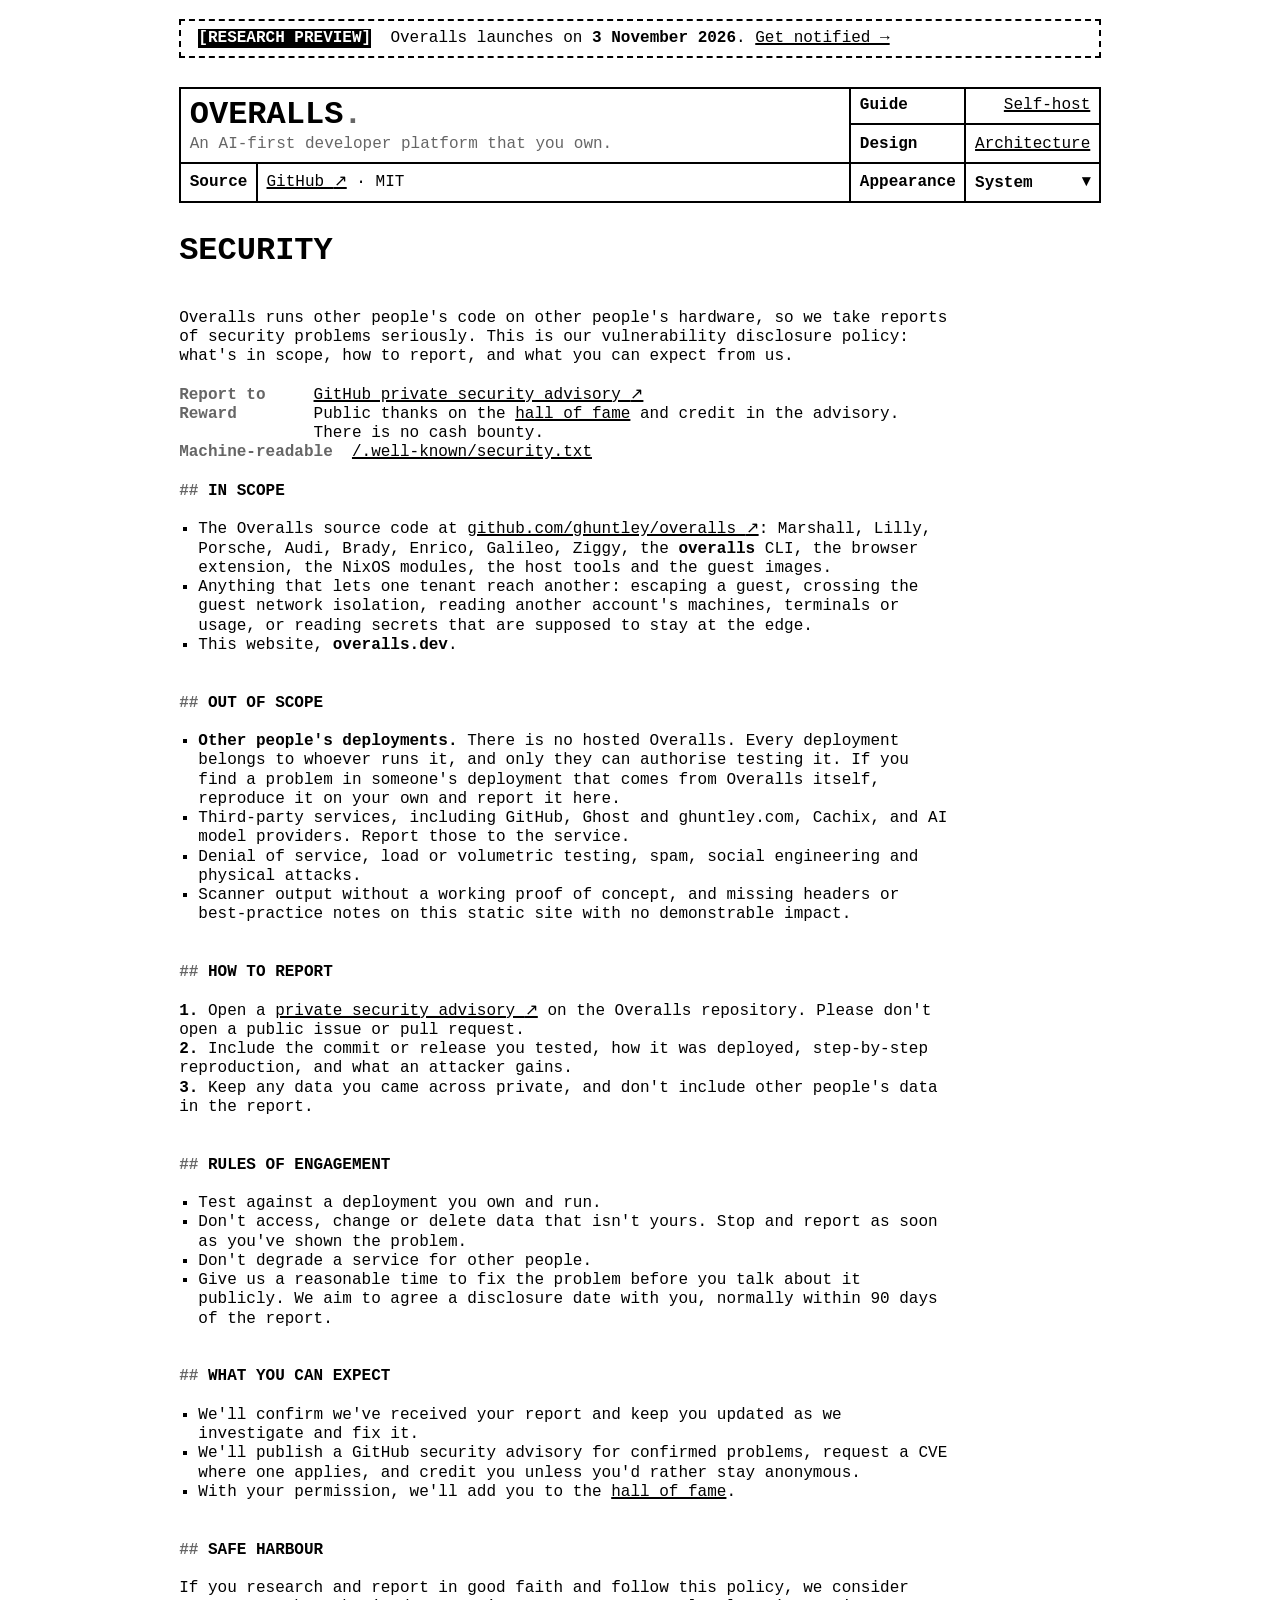
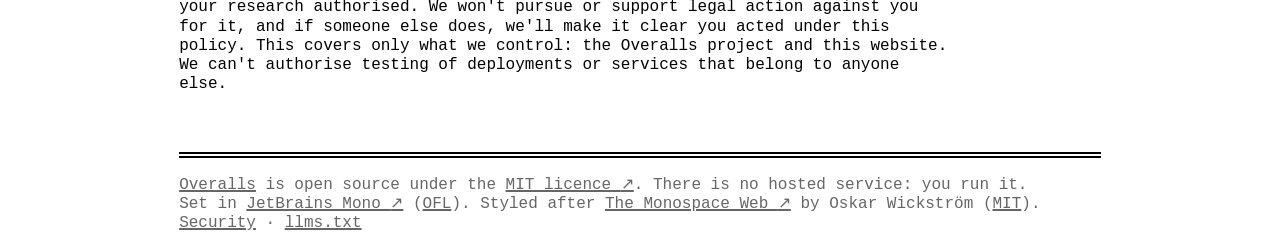
==== security/index.html @ 47211c2b "Add a research preview banner to every page A dashed callout above the header: Overalls launches on " ====
<!doctype html>
<html lang="en">
<head>
<meta charset="utf-8">
<meta name="viewport" content="width=device-width, initial-scale=1">
<title>Security · Overalls</title>
<meta name="description" content="The Overalls vulnerability disclosure policy: scope, how to report, and safe harbour.">
<meta name="color-scheme" content="light dark">
<meta property="og:title" content="Security · Overalls">
<meta property="og:description" content="The Overalls vulnerability disclosure policy: scope, how to report, and safe harbour.">
<meta property="og:type" content="website">
<link rel="icon" type="image/svg+xml" href="../favicon.svg">
<link rel="preload" as="font" type="font/woff2" crossorigin href="../assets/fonts/jetbrains-mono-500.woff2">
<link rel="stylesheet" href="../assets/css/site.css">
<script src="../assets/js/site.js"></script>
</head>
<body>
<div class="public-page">
<a href="#main-content" class="skip-link">Skip to content</a>
<aside class="announcement" aria-label="Announcement">
<span class="status-label" data-tone="experimental">RESEARCH PREVIEW</span>
<p>Overalls launches on <time datetime="2026-11-03">3 November 2026</time>. <a href="../index.html#newsletter">Get notified →</a></p>
</aside>
<header class="public-header">
<table class="header">
<tr>
<td colspan="2" rowspan="2" class="width-auto">
<p class="title"><a href="../index.html" class="console-brand">Overalls<span class="brand-dot">.</span></a></p>
<p class="tagline">An AI-first developer platform that you own.</p>
</td>
<th class="width-min">Guide</th>
<td class="width-min"><a href="../self-host/index.html">Self-host</a></td>
</tr>
<tr>
<th class="width-min">Design</th>
<td class="width-min"><a href="../architecture.html">Architecture</a></td>
</tr>
<tr class="appearance-row">
<th class="width-min">Source</th>
<td class="width-auto"><a href="https://github.com/ghuntley/overalls">GitHub <span aria-hidden="true">↗</span></a> · MIT</td>
<th class="width-min">Appearance</th>
<td class="width-min"><label class="appearance-control select"><span class="sr-only">Appearance</span><select data-appearance aria-label="Appearance">
<option value="system">System</option>
<option value="light">Light</option>
<option value="dark">Dark</option>
</select></label></td>
</tr>
</table>
</header>
<main id="main-content">
<div class="prose">
<h1>Security</h1>
<p>Overalls runs other people's code on other people's hardware, so we take reports of security problems seriously. This is our vulnerability disclosure policy: what's in scope, how to report, and what you can expect from us.</p>
<dl class="kv">
<div><dt>Report to</dt><dd><a href="https://github.com/ghuntley/overalls/security/advisories/new">GitHub private security advisory <span aria-hidden="true">↗</span></a></dd></div>
<div><dt>Reward</dt><dd>Public thanks on the <a href="hall-of-fame/">hall of fame</a> and credit in the advisory. There is no cash bounty.</dd></div>
<div><dt>Machine-readable</dt><dd><a href="../.well-known/security.txt">/.well-known/security.txt</a></dd></div>
</dl>
</div>

<section aria-labelledby="scope">
<h2 id="scope">In scope</h2>
<div class="prose">
<ul>
<li>The Overalls source code at <a href="https://github.com/ghuntley/overalls">github.com/ghuntley/overalls <span aria-hidden="true">↗</span></a>: Marshall, Lilly, Porsche, Audi, Brady, Enrico, Galileo, Ziggy, the <code>overalls</code> CLI, the browser extension, the NixOS modules, the host tools and the guest images.</li>
<li>Anything that lets one tenant reach another: escaping a guest, crossing the guest network isolation, reading another account's machines, terminals or usage, or reading secrets that are supposed to stay at the edge.</li>
<li>This website, <code>overalls.dev</code>.</li>
</ul>
</div>
</section>

<section aria-labelledby="out">
<h2 id="out">Out of scope</h2>
<div class="prose">
<ul>
<li><strong>Other people's deployments.</strong> There is no hosted Overalls. Every deployment belongs to whoever runs it, and only they can authorise testing it. If you find a problem in someone's deployment that comes from Overalls itself, reproduce it on your own and report it here.</li>
<li>Third-party services, including GitHub, Ghost and ghuntley.com, Cachix, and AI model providers. Report those to the service.</li>
<li>Denial of service, load or volumetric testing, spam, social engineering and physical attacks.</li>
<li>Scanner output without a working proof of concept, and missing headers or best-practice notes on this static site with no demonstrable impact.</li>
</ul>
</div>
</section>

<section aria-labelledby="how">
<h2 id="how">How to report</h2>
<div class="prose">
<ol>
<li>Open a <a href="https://github.com/ghuntley/overalls/security/advisories/new">private security advisory <span aria-hidden="true">↗</span></a> on the Overalls repository. Please don't open a public issue or pull request.</li>
<li>Include the commit or release you tested, how it was deployed, step-by-step reproduction, and what an attacker gains.</li>
<li>Keep any data you came across private, and don't include other people's data in the report.</li>
</ol>
</div>
</section>

<section aria-labelledby="rules">
<h2 id="rules">Rules of engagement</h2>
<div class="prose">
<ul>
<li>Test against a deployment you own and run.</li>
<li>Don't access, change or delete data that isn't yours. Stop and report as soon as you've shown the problem.</li>
<li>Don't degrade a service for other people.</li>
<li>Give us a reasonable time to fix the problem before you talk about it publicly. We aim to agree a disclosure date with you, normally within 90 days of the report.</li>
</ul>
</div>
</section>

<section aria-labelledby="commitments">
<h2 id="commitments">What you can expect</h2>
<div class="prose">
<ul>
<li>We'll confirm we've received your report and keep you updated as we investigate and fix it.</li>
<li>We'll publish a GitHub security advisory for confirmed problems, request a CVE where one applies, and credit you unless you'd rather stay anonymous.</li>
<li>With your permission, we'll add you to the <a href="hall-of-fame/">hall of fame</a>.</li>
</ul>
</div>
</section>

<section aria-labelledby="harbor">
<h2 id="harbor">Safe harbour</h2>
<div class="prose">
<p>If you research and report in good faith and follow this policy, we consider your research authorised. We won't pursue or support legal action against you for it, and if someone else does, we'll make it clear you acted under this policy. This covers only what we control: the Overalls project and this website. We can't authorise testing of deployments or services that belong to anyone else.</p>
</div>
</section>
</main>
<footer class="site-footer">
<p><a href="../index.html">Overalls</a> is open source under the <a href="https://github.com/ghuntley/overalls/blob/main/LICENSE">MIT licence <span aria-hidden="true">↗</span></a>. There is no hosted service: you run it.</p>
<p>Set in <a href="https://www.jetbrains.com/lp/mono/">JetBrains Mono <span aria-hidden="true">↗</span></a> (<a href="../assets/fonts/jetbrainsmono-OFL.txt">OFL</a>). Styled after <a href="https://owickstrom.github.io/the-monospace-web/">The Monospace Web <span aria-hidden="true">↗</span></a> by Oskar Wickström (<a href="../assets/monospace-web-LICENSE.md">MIT</a>). <a href="../security/">Security</a> · <a href="../llms.txt">llms.txt</a></p>
</footer>
</div>
<script data-collect-dnt="true" async src="https://api.ghuntley.com/latest.js"></script>
<noscript><img src="https://api.ghuntley.com/noscript.gif?collect-dnt=true" alt="" referrerpolicy="no-referrer-when-downgrade"/></noscript>
</body>
</html>
---- assets/css/site.css ----
/*
 * Overalls website stylesheet.
 *
 * The visual language is The Monospace Web by Oskar Wickström (MIT,
 * https://github.com/owickstrom/the-monospace-web; see
 * assets/monospace-web-LICENSE.md), as adapted for Overalls' own web
 * interface. Typeface: JetBrains Mono (SIL OFL 1.1, assets/fonts).
 *
 * Rules: one grid cell is 1ch wide and var(--line-height) tall. Colours come
 * only from the four tokens below. No rounded corners, shadows or gradients.
 */

/* ---- tokens ---------------------------------------------------------- */
:root {
  --font-family: "JetBrains Mono", ui-monospace, monospace;
  /* 1.2rem, declared as 1.203125rem (19.25px at 16px, 16.84375px at 14px) so
     browser layout units of 1/64 px stay exact and lines never drift. */
  --line-height: 1.203125rem;
  --border-thickness: 2px;
  --font-weight-normal: 500;
  --font-weight-medium: 600;
  --font-weight-bold: 800;
  --text-color: #000;
  --text-color-alt: #666;
  --background-color: #fff;
  --background-color-alt: #eee;
  color-scheme: light;
}
:root[data-theme="dark"] {
  --text-color: #fff;
  --text-color-alt: #aaa;
  --background-color: #000;
  --background-color-alt: #111;
  color-scheme: dark;
}
@media (prefers-color-scheme: dark) {
  :root:not([data-theme="light"]) {
    --text-color: #fff;
    --text-color-alt: #aaa;
    --background-color: #000;
    --background-color-alt: #111;
    color-scheme: dark;
  }
}

/* ---- fonts ----------------------------------------------------------- */
@font-face {
  font-family: "JetBrains Mono";
  font-style: normal;
  font-weight: 500;
  font-display: swap;
  src: url(../fonts/jetbrains-mono-500.woff2) format("woff2");
}
@font-face {
  font-family: "JetBrains Mono";
  font-style: italic;
  font-weight: 500;
  font-display: swap;
  src: url(../fonts/jetbrains-mono-500-italic.woff2) format("woff2");
}
@font-face {
  font-family: "JetBrains Mono";
  font-style: normal;
  font-weight: 600;
  font-display: swap;
  src: url(../fonts/jetbrains-mono-600.woff2) format("woff2");
}
@font-face {
  font-family: "JetBrains Mono";
  font-style: normal;
  font-weight: 800;
  font-display: swap;
  src: url(../fonts/jetbrains-mono-800.woff2) format("woff2");
}

/* ---- base elements ---------------------------------------------------- */
/*
 * Adapted from The Monospace Web by Oskar Wickström (MIT License,
 * https://github.com/owickstrom/the-monospace-web; see
 * assets/monospace-web-LICENSE.md). Differences from upstream: no
 * external font import (fonts.css serves JetBrains Mono locally), colours
 * come from tokens.css, the universal sibling margin is scoped to flow
 * containers, the 80ch page cap moves to .prose, and form controls include
 * <select>. Everything else keeps the upstream character grid: 1ch wide,
 * var(--line-height) tall.
 */
:root {
  font-family: var(--font-family);
  font-optical-sizing: auto;
  font-weight: var(--font-weight-normal);
  font-style: normal;
  font-variant-numeric: tabular-nums lining-nums;
  font-size: 16px;
}

* {
  box-sizing: border-box;
}

/* Vertical rhythm. Upstream applies `* + *`; here it is limited to flow
   containers so renderer-owned DOM (xterm rows, topbar, dialogs, streams)
   keeps its own geometry. */
:where(.stack, .prose, .panel-body) > * + * {
  margin-top: var(--line-height);
}

html {
  width: 100%;
  margin: 0;
  padding: 0;
  background: var(--background-color);
  color: var(--text-color);
}

body {
  position: relative;
  width: 100%;
  min-height: 100dvh;
  margin: 0;
  padding: 0;
  line-height: var(--line-height);
  overflow-x: hidden;
}

@media screen and (max-width: 480px) {
  :root {
    font-size: 14px;
  }
}

.prose {
  max-width: calc(min(80ch, round(down, 100%, 1ch)));
}

h1, h2, h3, h4, h5, h6 {
  font-weight: var(--font-weight-bold);
  margin: calc(var(--line-height) * 2) 0 var(--line-height);
  line-height: var(--line-height);
}

h1 {
  font-size: 2rem;
  line-height: calc(2 * var(--line-height));
  margin-bottom: calc(var(--line-height) * 2);
  text-transform: uppercase;
}
h2 {
  font-size: 1rem;
  text-transform: uppercase;
}
h3, h4, h5, h6 {
  font-size: 1rem;
}
h1.ident, .ident h1 {
  font-size: 1rem;
  line-height: var(--line-height);
  text-transform: none;
  margin-bottom: var(--line-height);
}
:is(h1, h2, h3, h4, h5, h6):first-child {
  margin-top: 0;
}

hr {
  position: relative;
  display: block;
  height: var(--line-height);
  margin: calc(var(--line-height) * 1.5) 0;
  border: none;
  color: var(--text-color);
}
hr:after {
  display: block;
  content: "";
  position: absolute;
  top: calc(var(--line-height) / 2 - var(--border-thickness));
  left: 0;
  width: 100%;
  border-top: calc(var(--border-thickness) * 3) double var(--text-color);
  height: 0;
}

a {
  text-decoration-thickness: var(--border-thickness);
}

a:link, a:visited {
  color: var(--text-color);
}

p {
  margin: 0 0 var(--line-height);
  word-break: break-word;
  word-wrap: break-word;
  hyphens: auto;
}

strong {
  font-weight: var(--font-weight-bold);
}
em {
  font-style: italic;
}

sub {
  position: relative;
  display: inline-block;
  margin: 0;
  vertical-align: sub;
  line-height: 0;
  width: calc(1ch / 0.75);
  font-size: .75rem;
}

table {
  position: relative;
  top: calc(var(--line-height) / 2);
  width: calc(round(down, 100%, 1ch));
  border-collapse: collapse;
  margin: 0 0 calc(var(--line-height) * 2);
}

th, td {
  border: var(--border-thickness) solid var(--text-color);
  padding:
    calc((var(--line-height) / 2))
    calc(1ch - var(--border-thickness) / 2)
    calc((var(--line-height) / 2) - (var(--border-thickness)))
  ;
  line-height: var(--line-height);
  vertical-align: top;
  text-align: left;
}
table tbody tr:first-child > * {
  padding-top: calc((var(--line-height) / 2) - var(--border-thickness));
}

th {
  font-weight: var(--font-weight-medium);
}
.width-min {
  width: 0%;
  white-space: nowrap;
}
.width-auto {
  width: 100%;
}
td.num, th.num {
  text-align: right;
}

.header {
  margin-bottom: calc(var(--line-height) * 2);
}
.header h1 {
  margin: 0;
}
.header tr td:last-child {
  text-align: right;
}

img, video {
  display: block;
  width: 100%;
  object-fit: contain;
  overflow: hidden;
}
img {
  font-style: italic;
  color: var(--text-color-alt);
}

details {
  border: var(--border-thickness) solid var(--text-color);
  padding: calc(var(--line-height) - var(--border-thickness)) 1ch;
  margin-bottom: var(--line-height);
}

summary {
  font-weight: var(--font-weight-medium);
  cursor: pointer;
}
details[open] summary {
  margin-bottom: var(--line-height);
}

details ::marker {
  display: inline-block;
  content: '▶';
  margin: 0;
}
details[open] ::marker {
  content: '▼';
}

details :last-child {
  margin-bottom: 0;
}

pre {
  white-space: pre;
  overflow-x: auto;
  margin: var(--line-height) 0;
}
pre.columns {
  white-space: pre;
}
figure pre {
  margin: 0;
}

pre, code, kbd, samp {
  font-family: var(--font-family);
}

code {
  font-weight: var(--font-weight-medium);
}

figure {
  margin: calc(var(--line-height) * 2) 3ch;
}

figcaption {
  display: block;
  font-style: italic;
  margin-top: var(--line-height);
}

ul, ol {
  padding: 0;
  margin: 0 0 var(--line-height);
}

ul {
  list-style-type: square;
  padding: 0 0 0 2ch;
}
ol {
  list-style-type: none;
  counter-reset: item;
  padding: 0;
}
ol ul,
ol ol,
ul ol,
ul ul {
  padding: 0 0 0 3ch;
  margin: 0;
}
ol li:before {
  content: counters(item, ".") ". ";
  counter-increment: item;
  font-weight: var(--font-weight-medium);
}

li {
  margin: 0;
  padding: 0;
}

li::marker {
  line-height: 0;
}

::-webkit-scrollbar {
    height: var(--line-height);
}

input, button, textarea, select {
  border: var(--border-thickness) solid var(--text-color);
  padding:
    calc(var(--line-height) / 2 - var(--border-thickness))
    calc(1ch - var(--border-thickness));
  margin: 0;
  font: inherit;
  font-weight: inherit;
  height: calc(var(--line-height) * 2);
  width: auto;
  overflow: visible;
  background: var(--background-color);
  color: var(--text-color);
  line-height: normal;
  -webkit-font-smoothing: inherit;
  -moz-osx-font-smoothing: inherit;
  -webkit-appearance: none;
  appearance: none;
  border-radius: 0;
}

textarea {
  height: auto;
  min-height: calc(var(--line-height) * 4);
  line-height: var(--line-height);
  resize: vertical;
}

select {
  padding-right: 3ch;
  cursor: pointer;
}
.select {
  position: relative;
  display: inline-block;
  width: auto;
}
.select::after {
  content: "▾";
  position: absolute;
  right: 1ch;
  top: 0;
  line-height: calc(var(--line-height) * 2);
  pointer-events: none;
}
.select select {
  width: 100%;
}

input[type=checkbox],
input[type=radio] {
  display: inline-grid;
  place-content: center;
  vertical-align: top;
  width: 2ch;
  height: var(--line-height);
  padding: 0;
  cursor: pointer;
}
input[type=checkbox]:checked:before,
input[type=radio]:checked:before {
  content: "";
  width: 1ch;
  height: calc(var(--line-height) / 2);
  background: var(--text-color);
}
input[type=radio],
input[type=radio]:before {
  border-radius: 100%;
}

button:focus, input:focus, select:focus, textarea:focus {
  --border-thickness: 3px;
  outline: none;
}
a:focus-visible, summary:focus-visible, [tabindex]:focus-visible {
  outline: var(--border-thickness) solid var(--text-color);
  outline-offset: 2px;
}

input:not([type=checkbox]):not([type=radio]) {
  width: calc(round(down, 100%, 1ch));
}
::placeholder {
  color: var(--text-color-alt);
  opacity: 1;
}
::-ms-input-placeholder {
  color: var(--text-color-alt);
}
button::-moz-focus-inner {
  padding: 0;
  border: 0
}

button {
  text-transform: uppercase;
  font-weight: var(--font-weight-medium);
  cursor: pointer;
}

button:hover {
  background: var(--background-color-alt);
}
@media (prefers-reduced-motion: no-preference) {
  button:active {
    transform: translate(2px, 2px);
  }
}
button:disabled, input:disabled, select:disabled, textarea:disabled {
  cursor: not-allowed;
  color: var(--text-color-alt);
  border-color: var(--text-color-alt);
  background: var(--background-color);
}

label {
  display: block;
  width: calc(round(down, 100%, 1ch));
  height: auto;
  line-height: var(--line-height);
  font-weight: var(--font-weight-medium);
  margin: 0;
}

label input, label select, label textarea {
  width: 100%;
}
label input:not([type=checkbox]):not([type=radio]), label select, label textarea, label > .select {
  display: block;
  width: 100%;
}

::selection {
  background: var(--text-color);
  color: var(--background-color);
}

.tree, .tree ul {
  position: relative;
  padding-left: 0;
  list-style-type: none;
  line-height: var(--line-height);
}
.tree ul {
  margin: 0;
}
.tree ul li {
  position: relative;
  padding-left: 1.5ch;
  margin-left: 1.5ch;
  border-left: var(--border-thickness) solid var(--text-color);
}
.tree ul li:before {
  position: absolute;
  display: block;
  top: calc(var(--line-height) / 2);
  left: 0;
  content: "";
  width: 1ch;
  border-bottom: var(--border-thickness) solid var(--text-color);
}
.tree ul li:last-child {
  border-left: none;
}
.tree ul li:last-child:after {
  position: absolute;
  display: block;
  top: 0;
  left: 0;
  content: "";
  height: calc(var(--line-height) / 2);
  border-left: var(--border-thickness) solid var(--text-color);
}

.grid {
  --grid-cells: 0;
  display: flex;
  gap: 1ch;
  width: calc(round(down, 100%, (1ch * var(--grid-cells)) - (1ch * var(--grid-cells) - 1)));
  margin-bottom: var(--line-height);
}

.grid > *,
.grid > input {
  flex: 0 0 calc(round(down, (100% - (1ch * (var(--grid-cells) - 1))) / var(--grid-cells), 1ch));
}
.grid:has(> :last-child:nth-child(1)) { --grid-cells: 1; }
.grid:has(> :last-child:nth-child(2)) { --grid-cells: 2; }
.grid:has(> :last-child:nth-child(3)) { --grid-cells: 3; }
.grid:has(> :last-child:nth-child(4)) { --grid-cells: 4; }
.grid:has(> :last-child:nth-child(5)) { --grid-cells: 5; }
.grid:has(> :last-child:nth-child(6)) { --grid-cells: 6; }
.grid:has(> :last-child:nth-child(7)) { --grid-cells: 7; }
.grid:has(> :last-child:nth-child(8)) { --grid-cells: 8; }
.grid:has(> :last-child:nth-child(9)) { --grid-cells: 9; }


/* ---- components ------------------------------------------------------- */
/* Shared components: buttons, status labels, panels, fields, key/value lists,
   dialogs, layout helpers and the utility classes hooks and tests rely on. */
.console-button {
  display: inline-flex;
  align-items: center;
  justify-content: center;
  gap: 1ch;
  text-decoration: none;
  white-space: nowrap;
  text-transform: uppercase;
  font-weight: var(--font-weight-medium);
  cursor: pointer;
  border: var(--border-thickness) solid var(--text-color);
  background: var(--background-color);
  color: var(--text-color);
  height: calc(var(--line-height) * 2);
  padding: calc(var(--line-height) / 2 - var(--border-thickness)) calc(1ch - var(--border-thickness));
  line-height: normal;
}
a.console-button {
  line-height: calc(var(--line-height) * 2 - var(--border-thickness) * 2);
  padding-top: 0;
  padding-bottom: 0;
}
.console-button:hover {
  background: var(--background-color-alt);
}
.console-button.primary {
  background: var(--text-color);
  color: var(--background-color);
}
.console-button.primary:hover {
  background: var(--text-color-alt);
  border-color: var(--text-color-alt);
}
.console-button.ghost {
  border-color: transparent;
}
.console-button.ghost:hover {
  border-color: var(--text-color);
}
.console-button.danger {
  font-weight: var(--font-weight-bold);
  border-style: double;
  border-width: calc(var(--border-thickness) * 3);
  padding-left: calc(1ch - var(--border-thickness) * 3);
  padding-right: calc(1ch - var(--border-thickness) * 3);
}
.console-button:disabled, .console-button[aria-disabled="true"] {
  cursor: not-allowed;
  color: var(--text-color-alt);
  border-color: var(--text-color-alt);
  background: var(--background-color);
}
.console-button.compact {
  height: var(--line-height);
  padding-top: 0;
  padding-bottom: 0;
  border-width: 0;
  text-decoration: underline;
  text-decoration-thickness: var(--border-thickness);
}

/* Status is text: [state]. The brackets are decoration; DOM text stays exact. */
.status-label {
  display: inline-block;
  white-space: nowrap;
}
.status-label::before {
  content: "[";
}
.status-label::after {
  content: "]";
}
.status-label[data-state="running"],
.status-label[data-tone="success"] {
  font-weight: var(--font-weight-bold);
}
.status-label[data-state="failed"],
.status-label[data-tone="danger"],
.status-label[data-tone="warning"] {
  background: var(--text-color);
  color: var(--background-color);
  font-weight: var(--font-weight-bold);
}
.status-label[data-state="stopped"],
.status-label[data-state="pending"],
.status-label[data-tone="muted"] {
  color: var(--text-color-alt);
}

.panel {
  border: var(--border-thickness) solid var(--text-color);
  padding: calc(var(--line-height) - var(--border-thickness)) calc(2ch - var(--border-thickness));
  margin: 0 0 var(--line-height);
  min-width: 0;
}
.panel > header {
  display: flex;
  justify-content: space-between;
  align-items: flex-start;
  flex-wrap: wrap;
  gap: 0 2ch;
  margin-bottom: var(--line-height);
}
.panel > header h2, .panel > header h3 {
  margin: 0;
}
.panel-body > :last-child,
.panel > :last-child {
  margin-bottom: 0;
}
.panel.dashed, .empty-state {
  border-style: dashed;
}
.panel.danger {
  border-style: double;
  border-width: calc(var(--border-thickness) * 3);
  padding: calc(var(--line-height) - var(--border-thickness) * 3) calc(2ch - var(--border-thickness) * 3);
}
.empty-state {
  border: var(--border-thickness) dashed var(--text-color-alt);
  padding: calc(var(--line-height) - var(--border-thickness)) calc(2ch - var(--border-thickness));
  margin: 0 0 var(--line-height);
  color: var(--text-color-alt);
}
.empty-state h2 {
  margin-top: 0;
  color: var(--text-color);
}
.empty-state > :last-child {
  margin-bottom: 0;
}

.page-heading {
  display: flex;
  justify-content: space-between;
  align-items: flex-start;
  flex-wrap: wrap;
  gap: 0 2ch;
  margin-bottom: var(--line-height);
}
.page-heading h1 {
  margin: 0 0 var(--line-height);
}
.page-heading p {
  color: var(--text-color-alt);
  margin: 0 0 var(--line-height);
}
.heading-actions {
  display: flex;
  flex-wrap: wrap;
  gap: var(--line-height) 1ch;
  margin-bottom: var(--line-height);
}

/* Key/value lists */
dl {
  margin: 0 0 var(--line-height);
}
dl.kv > div {
  display: grid;
  grid-template-columns: minmax(12ch, max-content) minmax(0, 1fr);
  gap: 0 2ch;
}
dl.kv dt {
  color: var(--text-color-alt);
  font-weight: var(--font-weight-medium);
}
dl.kv dd {
  margin: 0;
  min-width: 0;
  overflow-wrap: anywhere;
}
dl.kv.stacked > div {
  grid-template-columns: minmax(0, 1fr);
}

/* Layout helpers */
.stack > :last-child {
  margin-bottom: 0;
}
.row {
  display: flex;
  flex-wrap: wrap;
  align-items: flex-start;
  gap: 0 1ch;
}
.row.between {
  justify-content: space-between;
}
.row.actions {
  gap: var(--line-height) 1ch;
  margin-bottom: var(--line-height);
}
.cols {
  display: grid;
  grid-template-columns: repeat(auto-fit, minmax(32ch, 1fr));
  gap: var(--line-height) 2ch;
  margin-bottom: var(--line-height);
}
.cols > .panel {
  margin-bottom: 0;
}
.muted {
  color: var(--text-color-alt);
}
.inverse {
  background: var(--text-color);
  color: var(--background-color);
}
.glyph {
  display: inline;
}
.nowrap {
  white-space: nowrap;
}
.break {
  overflow-wrap: anywhere;
}
.hidden {
  display: none !important;
}
.sr-only {
  position: absolute;
  width: 1px;
  height: 1px;
  padding: 0;
  margin: -1px;
  overflow: hidden;
  clip: rect(0, 0, 0, 0);
  white-space: nowrap;
  border: 0;
}
[hidden] {
  display: none;
}

/* Shell: skip link, brand, public header (ported from Kittens shell.css). */
.skip-link {
  position: fixed;
  top: -100%;
  left: 1ch;
  z-index: 100;
  padding: 0 1ch;
  line-height: calc(var(--line-height) * 2);
  background: var(--background-color);
  border: var(--border-thickness) solid var(--text-color);
}
.skip-link:focus {
  top: 0;
}
.console-brand {
  display: inline-block;
  font-weight: var(--font-weight-bold);
  text-transform: uppercase;
  text-decoration: none;
  line-height: var(--line-height);
}
.console-brand .brand-dot {
  color: var(--text-color-alt);
}
.public-page {
  padding: var(--line-height) 2ch;
  max-width: calc(min(100ch, round(down, 100%, 1ch)));
  margin: 0 auto;
}
.public-header .title {
  margin: 0;
}
.public-header .title .console-brand {
  font-size: 2rem;
  line-height: calc(2 * var(--line-height));
}
.public-header .tagline {
  margin: 0;
  color: var(--text-color-alt);
  text-wrap: balance;
}
.public-header th {
  white-space: nowrap;
}
.public-header td a[aria-current="page"] {
  background: var(--text-color);
  color: var(--background-color);
  text-decoration: none;
  padding: 0 1ch;
  margin: 0 -1ch;
}
.appearance-control {
  width: 100%;
}
.appearance-control select {
  height: var(--line-height);
  padding: 0 3ch 0 0;
  border: 0;
  font-weight: var(--font-weight-medium);
}
.appearance-control::after {
  line-height: var(--line-height);
  right: 0;
}

/* Public docs layout (ported from Kittens workspace.css). */
.docs-shell {
  display: grid;
  grid-template-columns: 28ch minmax(0, 1fr);
  gap: var(--line-height) 2ch;
}
.docs-nav nav a {
  display: block;
  text-decoration: none;
}
.docs-nav nav a:hover {
  background: var(--background-color-alt);
}
.docs-nav nav a[aria-current="page"] {
  background: var(--text-color);
  color: var(--background-color);
  font-weight: var(--font-weight-bold);
}
.docs-content {
  min-width: 0;
  max-width: calc(min(80ch, round(down, 100%, 1ch)));
}
.docs-content h1:first-child {
  margin-top: 0;
}
.docs-content :is(ul, ol) {
  margin-bottom: var(--line-height);
}
.docs-content pre, .prose pre, pre.term {
  padding: 0 1ch;
  background: var(--background-color-alt);
  max-width: 100%;
}
.docs-content code, .prose code {
  overflow-wrap: anywhere;
}
.docs-content table {
  width: 100%;
  table-layout: auto;
}
.docs-content td {
  overflow-wrap: anywhere;
}
blockquote {
  margin: 0 0 var(--line-height);
  padding-left: calc(2ch - var(--border-thickness));
  border-left: var(--border-thickness) solid var(--text-color);
}
.docs-content ol > li + li, .docs-content ul > li + li {
  margin-top: calc(var(--line-height) / 2);
}
.docs-content ol > li > pre {
  margin: calc(var(--line-height) / 2) 0;
}
.pager {
  display: flex;
  justify-content: space-between;
  flex-wrap: wrap;
  gap: var(--line-height) 2ch;
  margin-top: calc(var(--line-height) * 2);
  padding-top: calc(var(--line-height) - var(--border-thickness));
  border-top: var(--border-thickness) solid var(--text-color);
}

/* Step ladders: [■] done  [▸] current  [ ] pending. */
.steps {
  list-style: none;
  padding: 0;
  margin: var(--line-height) 0;
}
.steps li {
  padding-left: 4ch;
  text-indent: -4ch;
  color: var(--text-color-alt);
}
.steps li::before {
  content: none;
}
.steps li[data-state="done"] {
  color: var(--text-color);
}
.steps li[data-state="current"] {
  color: var(--text-color);
  font-weight: var(--font-weight-bold);
}
.steps li a {
  color: inherit;
}
.step-marker::before {
  content: "[ ]";
}
[data-state="done"] > .step-marker::before {
  content: "[■]";
}
[data-state="current"] > .step-marker::before {
  content: "[▸]";
}
.steps .step-marker {
  margin-right: 1ch;
}

/* Overalls: landing page pieces. All sizes in ch and line heights. */
.hero {
  display: grid;
  grid-template-columns: minmax(0, 1fr) max-content;
  gap: var(--line-height) 3ch;
  align-items: start;
  margin: calc(var(--line-height) * 2) 0 calc(var(--line-height) * 2);
}
.hero h1 {
  margin: 0 0 var(--line-height);
  text-wrap: balance;
}
.hero h1 .line {
  display: block;
}
.hero .lede {
  font-size: 1rem;
  max-width: 60ch;
}
.hero figure {
  margin: 0;
}
.mark {
  /* The two-kitten mark is 35 columns wide. Drawn at 0.875rem it leaves the
     hero headline room for its two lines; line-height in em keeps the box
     drawing joined at the smaller size. */
  font-size: .875rem;
  line-height: 1.2;
  font-weight: var(--font-weight-bold);
  margin: 0;
  overflow: visible;
}
.mark-small {
  display: inline-block;
}
.hero figcaption, .mark-caption {
  color: var(--text-color-alt);
  font-style: normal;
  text-align: center;
}
.panel h3, .panel h4 {
  margin: 0;
}
.feature-group > h3 {
  margin: calc(var(--line-height) * 2) 0 var(--line-height);
}
.feature-group > h3::before {
  content: "### ";
  color: var(--text-color-alt);
}
.panel > header .status-label {
  font-weight: var(--font-weight-medium);
}
.feature-grid .panel p {
  margin: 0;
}
.status-label[data-tone="stable"] {
  font-weight: var(--font-weight-bold);
}
.status-label[data-tone="preview"] {
  color: var(--text-color-alt);
  font-weight: var(--font-weight-medium);
}
.status-label[data-tone="experimental"] {
  background: var(--text-color);
  color: var(--background-color);
  font-weight: var(--font-weight-bold);
}
.legend {
  color: var(--text-color-alt);
}
.diagram {
  margin: calc(var(--line-height) * 2) 0;
}
.diagram pre {
  overflow-x: auto;
  padding: var(--line-height) 2ch;
  border: var(--border-thickness) solid var(--text-color);
  background: var(--background-color);
}
.diagram figcaption {
  color: var(--text-color-alt);
}
pre.term {
  padding: var(--line-height) 2ch;
}
pre.term .prompt, pre .muted {
  color: var(--text-color-alt);
  user-select: none;
}
pre.term b {
  font-weight: var(--font-weight-bold);
}
section {
  margin-bottom: calc(var(--line-height) * 2);
}
section > h2 {
  margin-top: calc(var(--line-height) * 2);
}
section > h2::before {
  content: "## ";
  color: var(--text-color-alt);
}
.section-index {
  color: var(--text-color-alt);
}
.faq details summary {
  font-weight: var(--font-weight-medium);
}
.site-footer {
  margin-top: calc(var(--line-height) * 3);
  padding-top: calc(var(--line-height) - var(--border-thickness));
  border-top: calc(var(--border-thickness) * 3) double var(--text-color);
  color: var(--text-color-alt);
}
.site-footer a:link, .site-footer a:visited {
  color: var(--text-color-alt);
}
.site-footer p {
  margin: 0;
}
.error-page {
  max-width: calc(min(60ch, round(down, 100%, 1ch)));
  margin: calc(var(--line-height) * 4) auto;
  text-align: center;
}
.error-page pre {
  display: inline-block;
  text-align: left;
}

/* Copy buttons, added by site.js only. */
.copyable {
  position: relative;
}
.copy-button {
  position: absolute;
  top: 0;
  right: 0;
  height: var(--line-height);
  padding: 0 1ch;
  border: 0;
  background: var(--text-color);
  color: var(--background-color);
  font-size: 1rem;
  line-height: var(--line-height);
  opacity: 0;
}
.copyable:hover .copy-button, .copy-button:focus {
  opacity: 1;
}
.copy-button:hover {
  background: var(--text-color-alt);
}
@media (hover: none) {
  .copy-button {
    opacity: 1;
  }
}

@media (max-width: 800px) {
  /* The public header table stacks into labelled lines on narrow screens. */
  .public-header .header,
  .public-header .header tbody,
  .public-header .header tr {
    display: block;
    width: auto;
    top: 0;
  }
  .public-header .header th,
  .public-header .header td {
    display: block;
    width: auto;
    border: 0;
    padding: 0;
  }
  .public-header .header tr {
    display: grid;
    grid-template-columns: 14ch minmax(0, 1fr);
  }
  .public-header .header tr:first-child > td:first-child {
    grid-column: 1 / -1;
    margin-bottom: var(--line-height);
  }
  .public-header .header th {
    color: var(--text-color-alt);
  }
  .public-header .header tr td:last-child {
    text-align: left;
  }
  .docs-shell, .hero {
    grid-template-columns: minmax(0, 1fr);
  }
  .hero figure {
    order: -1;
    justify-self: center;
  }
  .docs-nav {
    border-bottom: var(--border-thickness) solid var(--text-color);
    padding-bottom: calc(var(--line-height) - var(--border-thickness));
  }
  figure {
    margin-left: 0;
    margin-right: 0;
  }
  .table-stack thead {
    display: none;
  }
  .table-stack, .table-stack tbody, .table-stack tr, .table-stack td {
    display: block;
    width: 100%;
    border: 0;
  }
  .table-stack {
    border-top: var(--border-thickness) solid var(--text-color);
    top: 0;
  }
  .table-stack tr {
    border-bottom: var(--border-thickness) solid var(--text-color);
    padding: calc(var(--line-height) - var(--border-thickness)) 0 var(--line-height);
  }
  .table-stack td, .table-stack tbody tr:first-child > * {
    padding: 0;
  }
  .table-stack td[data-label]::before {
    content: attr(data-label) " ";
    color: var(--text-color-alt);
  }
}

@media (max-width: 480px) {
  .hero h1 {
    font-size: 1.5rem;
  }
}

@media (prefers-reduced-motion: reduce) {
  *, *::before, *::after {
    animation-duration: .01ms !important;
    transition-duration: .01ms !important;
    scroll-behavior: auto !important;
  }
}

@media print {
  :root, :root:not([data-theme="light"]), :root[data-theme="dark"] {
    --text-color: #000;
    --text-color-alt: #444;
    --background-color: #fff;
    --background-color-alt: #fff;
    color-scheme: light;
  }
  .public-header .appearance-row, .copy-button, .skip-link {
    display: none;
  }
}

/* Donors and sponsors: names in full text colour, not the muted dt default. */
dl.kv.sponsors > div {
  grid-template-columns: minmax(20ch, max-content) minmax(0, 1fr);
}
dl.kv.sponsors dt {
  color: var(--text-color);
}
@media (max-width: 480px) {
  dl.kv.sponsors > div {
    grid-template-columns: minmax(0, 1fr);
    margin-bottom: calc(var(--line-height) / 2);
  }
}

/* Newsletter signup: email field and button on one row, stacked on phones. */
.newsletter-form {
  display: grid;
  grid-template-columns: minmax(0, 1fr) max-content;
  gap: var(--line-height) 1ch;
  max-width: calc(min(60ch, round(down, 100%, 1ch)));
  margin-bottom: var(--line-height);
}
.newsletter-form input {
  width: 100%;
}
.newsletter-form[data-state="sending"] button {
  color: var(--text-color-alt);
  cursor: progress;
}
.newsletter-status[data-state="done"] {
  color: var(--text-color);
  font-weight: var(--font-weight-medium);
}
.newsletter-status[data-state="error"]::before {
  content: "! ";
}
@media (max-width: 480px) {
  .newsletter-form {
    grid-template-columns: minmax(0, 1fr);
  }
}

/* Announcement callout above the header on every page. */
.announcement {
  display: flex;
  flex-wrap: wrap;
  align-items: baseline;
  gap: 0 2ch;
  border: var(--border-thickness) dashed var(--text-color);
  padding: calc(var(--line-height) / 2 - var(--border-thickness)) calc(2ch - var(--border-thickness));
  margin-bottom: var(--line-height);
}
.announcement p {
  margin: 0;
}
.announcement time {
  font-weight: var(--font-weight-bold);
}
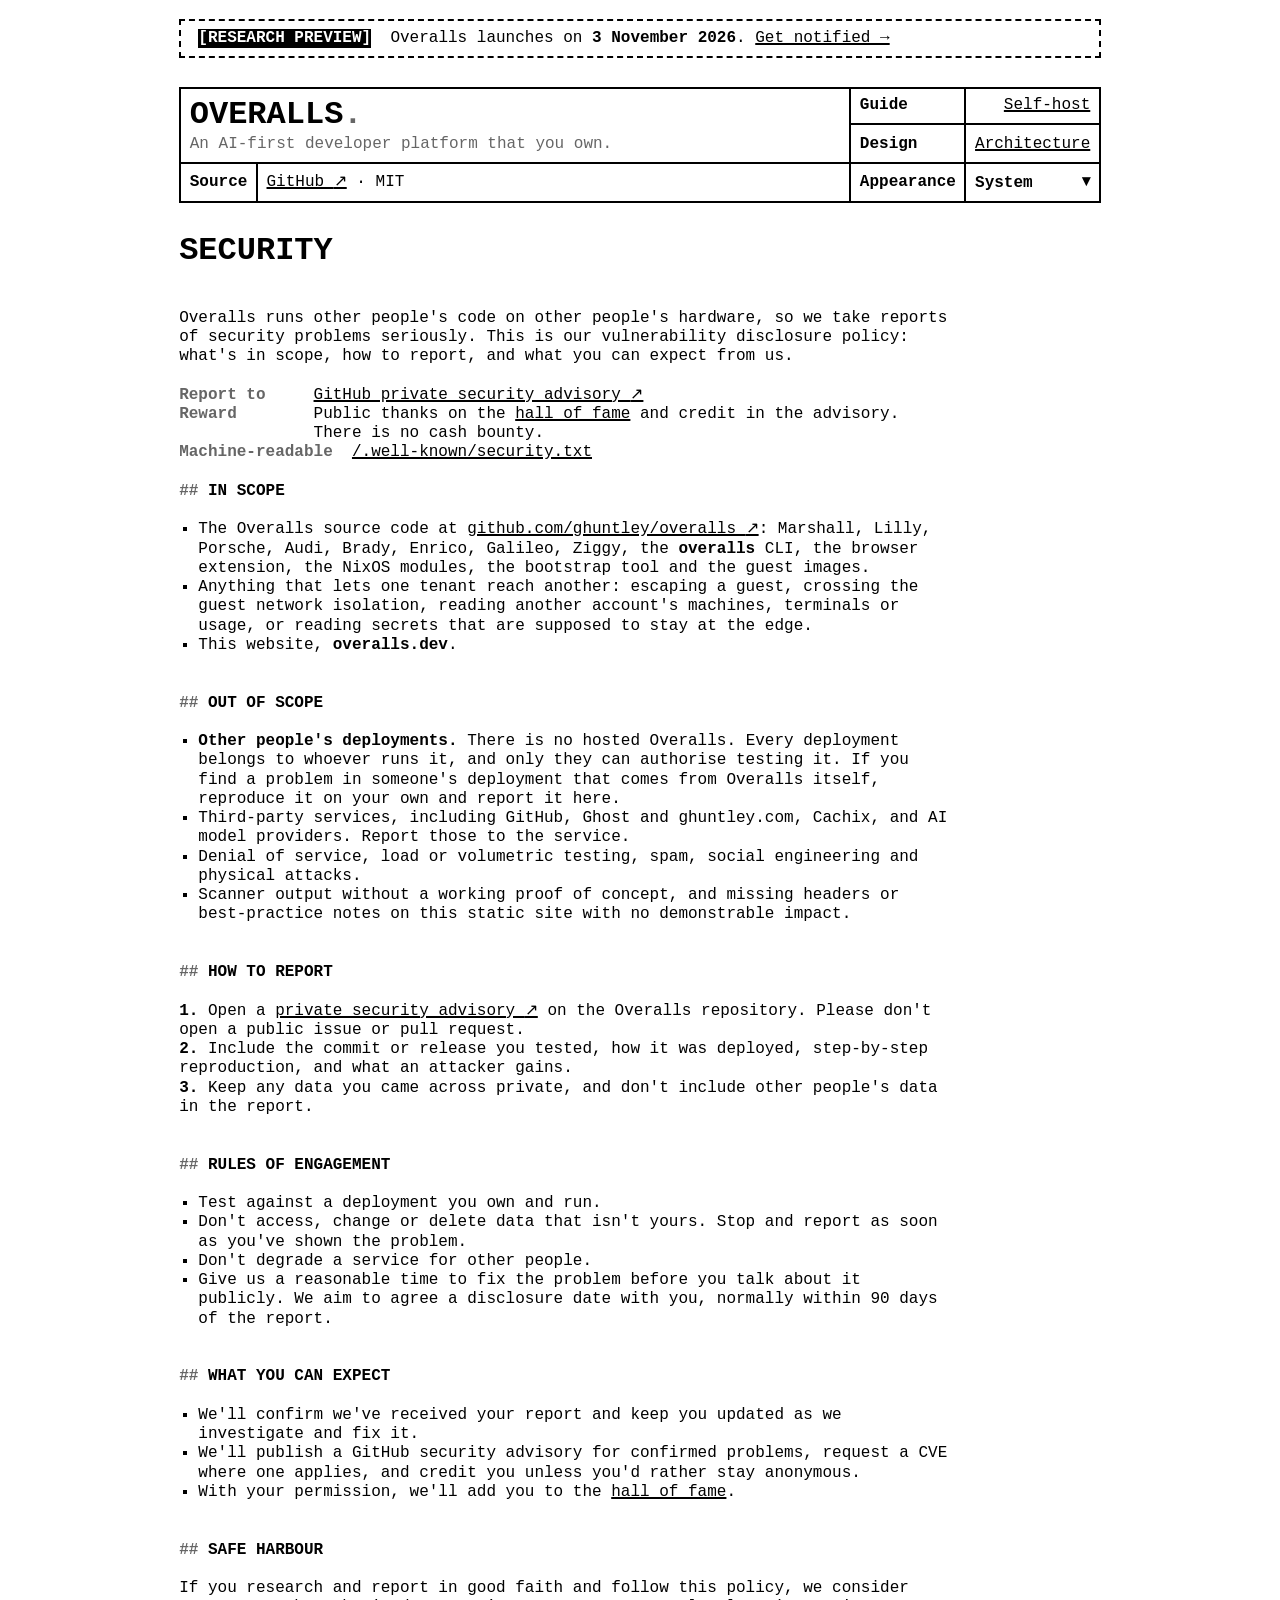
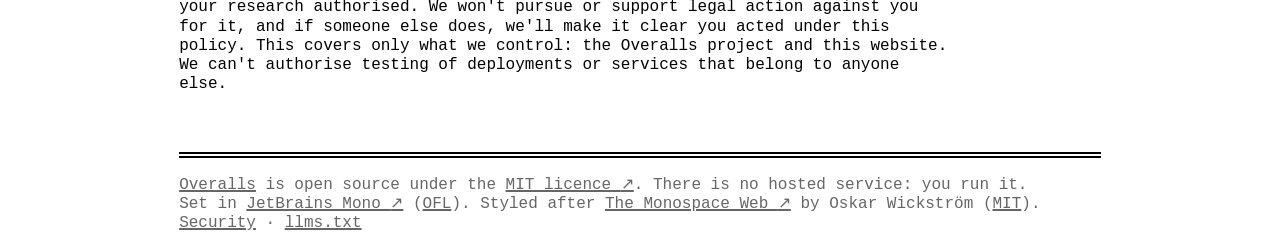
==== commit f3fc8005: "Call nix run .#host the bootstrap tool Co-Authored-By: Claude Opus 5.5 <noreply@anthropic.com>" ====
--- a/security/index.html
+++ b/security/index.html
@@ -5,11 +5,30 @@
 <meta name="viewport" content="width=device-width, initial-scale=1">
 <title>Security · Overalls</title>
 <meta name="description" content="The Overalls vulnerability disclosure policy: scope, how to report, and safe harbour.">
+<meta name="author" content="Geoffrey Huntley">
+<link rel="canonical" href="https://overalls.dev/security/">
+<meta name="robots" content="index, follow">
 <meta name="color-scheme" content="light dark">
+<meta name="theme-color" content="#ffffff" media="(prefers-color-scheme: light)">
+<meta name="theme-color" content="#000000" media="(prefers-color-scheme: dark)">
+<meta property="og:site_name" content="Overalls">
+<meta property="og:type" content="website">
+<meta property="og:locale" content="en_US">
 <meta property="og:title" content="Security · Overalls">
 <meta property="og:description" content="The Overalls vulnerability disclosure policy: scope, how to report, and safe harbour.">
-<meta property="og:type" content="website">
+<meta property="og:url" content="https://overalls.dev/security/">
+<meta property="og:image" content="https://overalls.dev/assets/og.png">
+<meta property="og:image:type" content="image/png">
+<meta property="og:image:width" content="1200">
+<meta property="og:image:height" content="630">
+<meta property="og:image:alt" content="Two kittens in one pair of overalls, drawn in box-drawing characters, beside the words Overalls: an AI-first developer platform that you own.">
+<meta name="twitter:card" content="summary_large_image">
+<meta name="twitter:title" content="Security · Overalls">
+<meta name="twitter:description" content="The Overalls vulnerability disclosure policy: scope, how to report, and safe harbour.">
+<meta name="twitter:image" content="https://overalls.dev/assets/og.png">
+<meta name="twitter:image:alt" content="Two kittens in one pair of overalls, drawn in box-drawing characters, beside the words Overalls: an AI-first developer platform that you own.">
 <link rel="icon" type="image/svg+xml" href="../favicon.svg">
+<link rel="sitemap" type="application/xml" href="../sitemap.xml">
 <link rel="preload" as="font" type="font/woff2" crossorigin href="../assets/fonts/jetbrains-mono-500.woff2">
 <link rel="stylesheet" href="../assets/css/site.css">
 <script src="../assets/js/site.js"></script>
@@ -62,7 +81,7 @@
 <h2 id="scope">In scope</h2>
 <div class="prose">
 <ul>
-<li>The Overalls source code at <a href="https://github.com/ghuntley/overalls">github.com/ghuntley/overalls <span aria-hidden="true">↗</span></a>: Marshall, Lilly, Porsche, Audi, Brady, Enrico, Galileo, Ziggy, the <code>overalls</code> CLI, the browser extension, the NixOS modules, the host tools and the guest images.</li>
+<li>The Overalls source code at <a href="https://github.com/ghuntley/overalls">github.com/ghuntley/overalls <span aria-hidden="true">↗</span></a>: Marshall, Lilly, Porsche, Audi, Brady, Enrico, Galileo, Ziggy, the <code>overalls</code> CLI, the browser extension, the NixOS modules, the bootstrap tool and the guest images.</li>
 <li>Anything that lets one tenant reach another: escaping a guest, crossing the guest network isolation, reading another account's machines, terminals or usage, or reading secrets that are supposed to stay at the edge.</li>
 <li>This website, <code>overalls.dev</code>.</li>
 </ul>
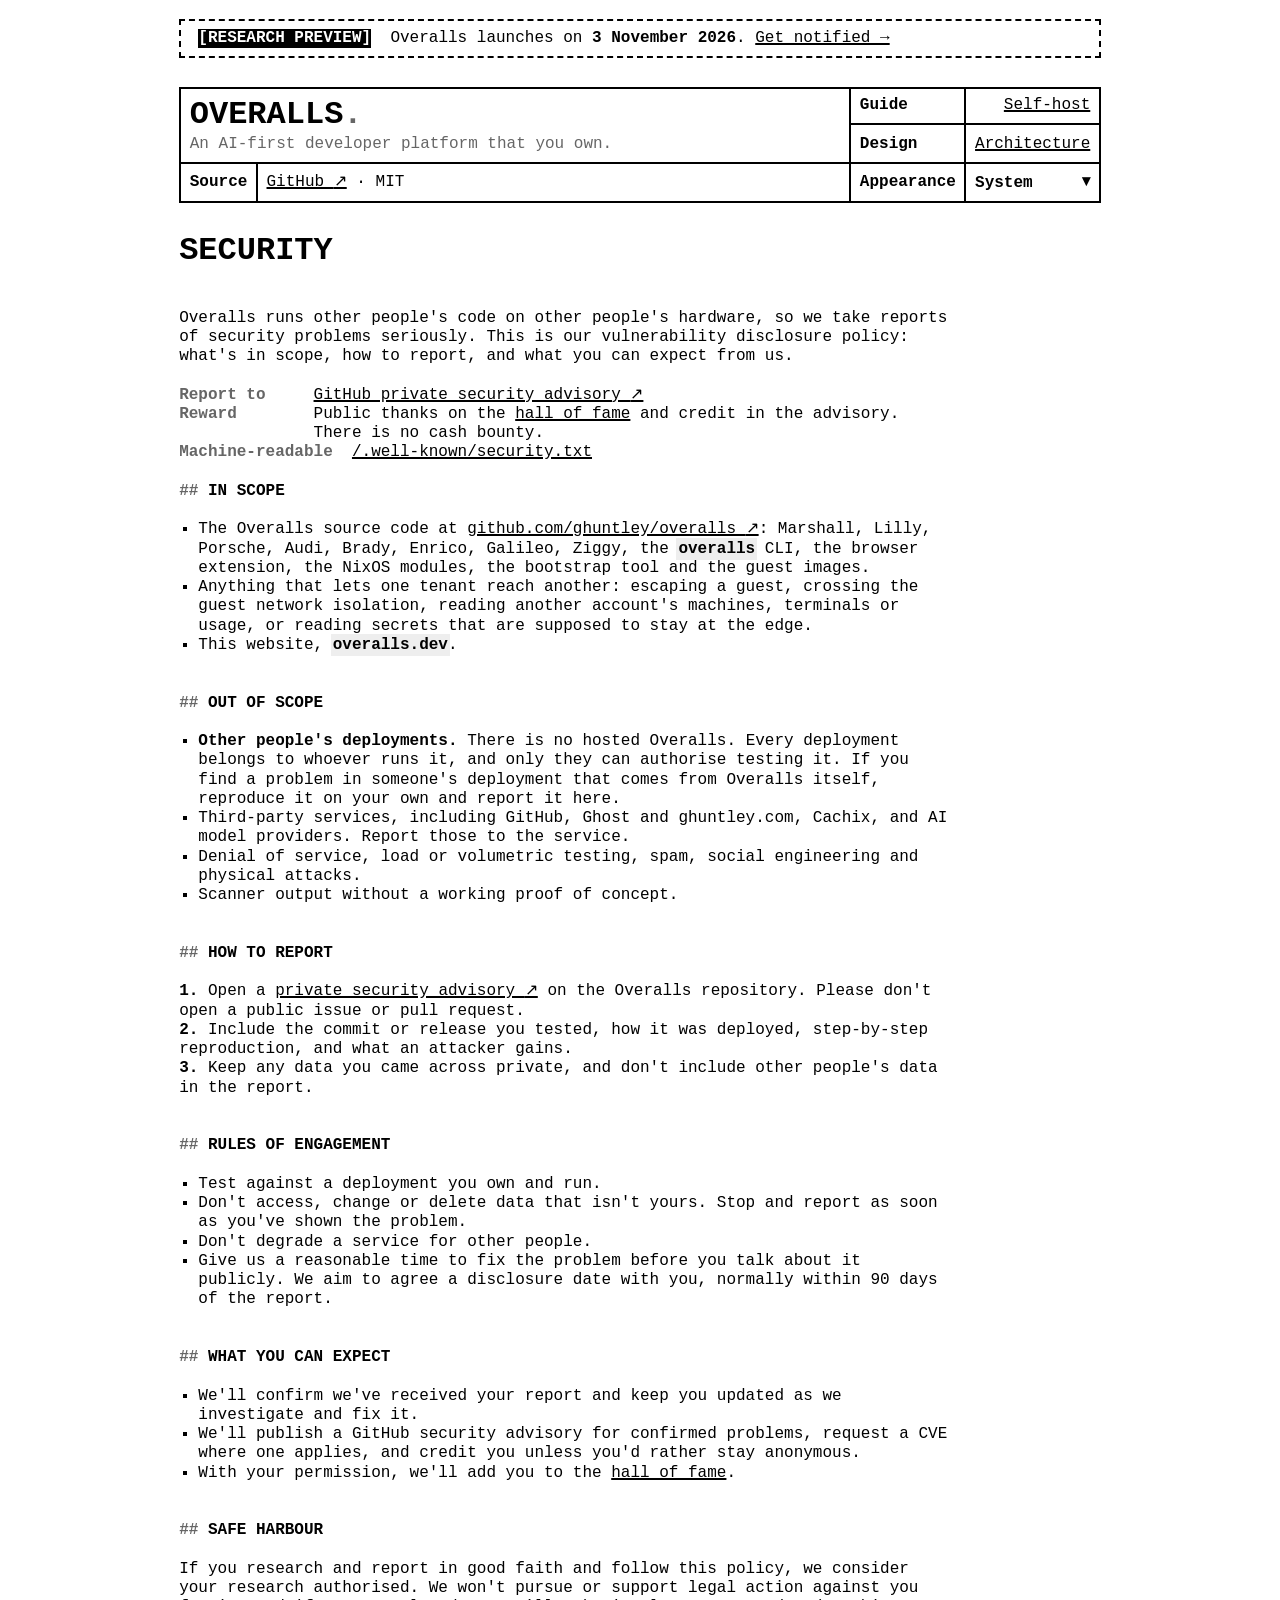
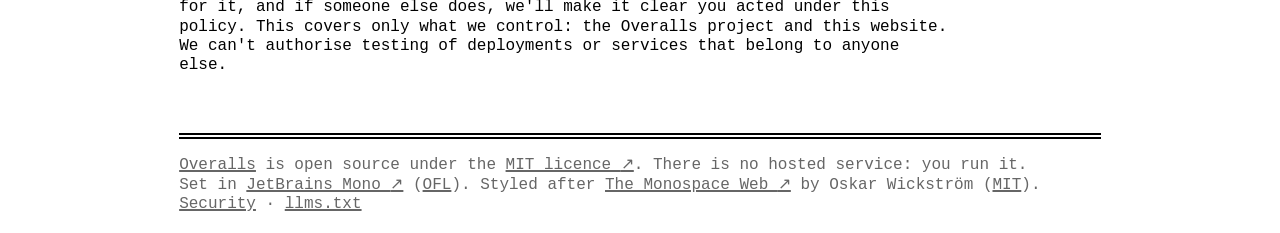
==== commit 3bdf7673: "Security policy: trim the scanner-output exclusion Co-Authored-By: Claude Opus 5.5 <noreply@anthropi" ====
--- a/security/index.html
+++ b/security/index.html
@@ -95,7 +95,7 @@
 <li><strong>Other people's deployments.</strong> There is no hosted Overalls. Every deployment belongs to whoever runs it, and only they can authorise testing it. If you find a problem in someone's deployment that comes from Overalls itself, reproduce it on your own and report it here.</li>
 <li>Third-party services, including GitHub, Ghost and ghuntley.com, Cachix, and AI model providers. Report those to the service.</li>
 <li>Denial of service, load or volumetric testing, spam, social engineering and physical attacks.</li>
-<li>Scanner output without a working proof of concept, and missing headers or best-practice notes on this static site with no demonstrable impact.</li>
+<li>Scanner output without a working proof of concept.</li>
 </ul>
 </div>
 </section>
--- a/assets/css/site.css
+++ b/assets/css/site.css
@@ -1285,3 +1285,16 @@
 .announcement time {
   font-weight: var(--font-weight-bold);
 }
+
+/* Inline code: shaded like command blocks so it stands out from monospace body text.
+   No horizontal padding, so text stays on the character grid. */
+:not(pre) > code {
+  background: var(--background-color-alt);
+  outline: 2px solid var(--background-color-alt);
+}
+
+/* Diagrams in guide pages use the full prose width. */
+.docs-content figure.diagram {
+  margin-left: 0;
+  margin-right: 0;
+}
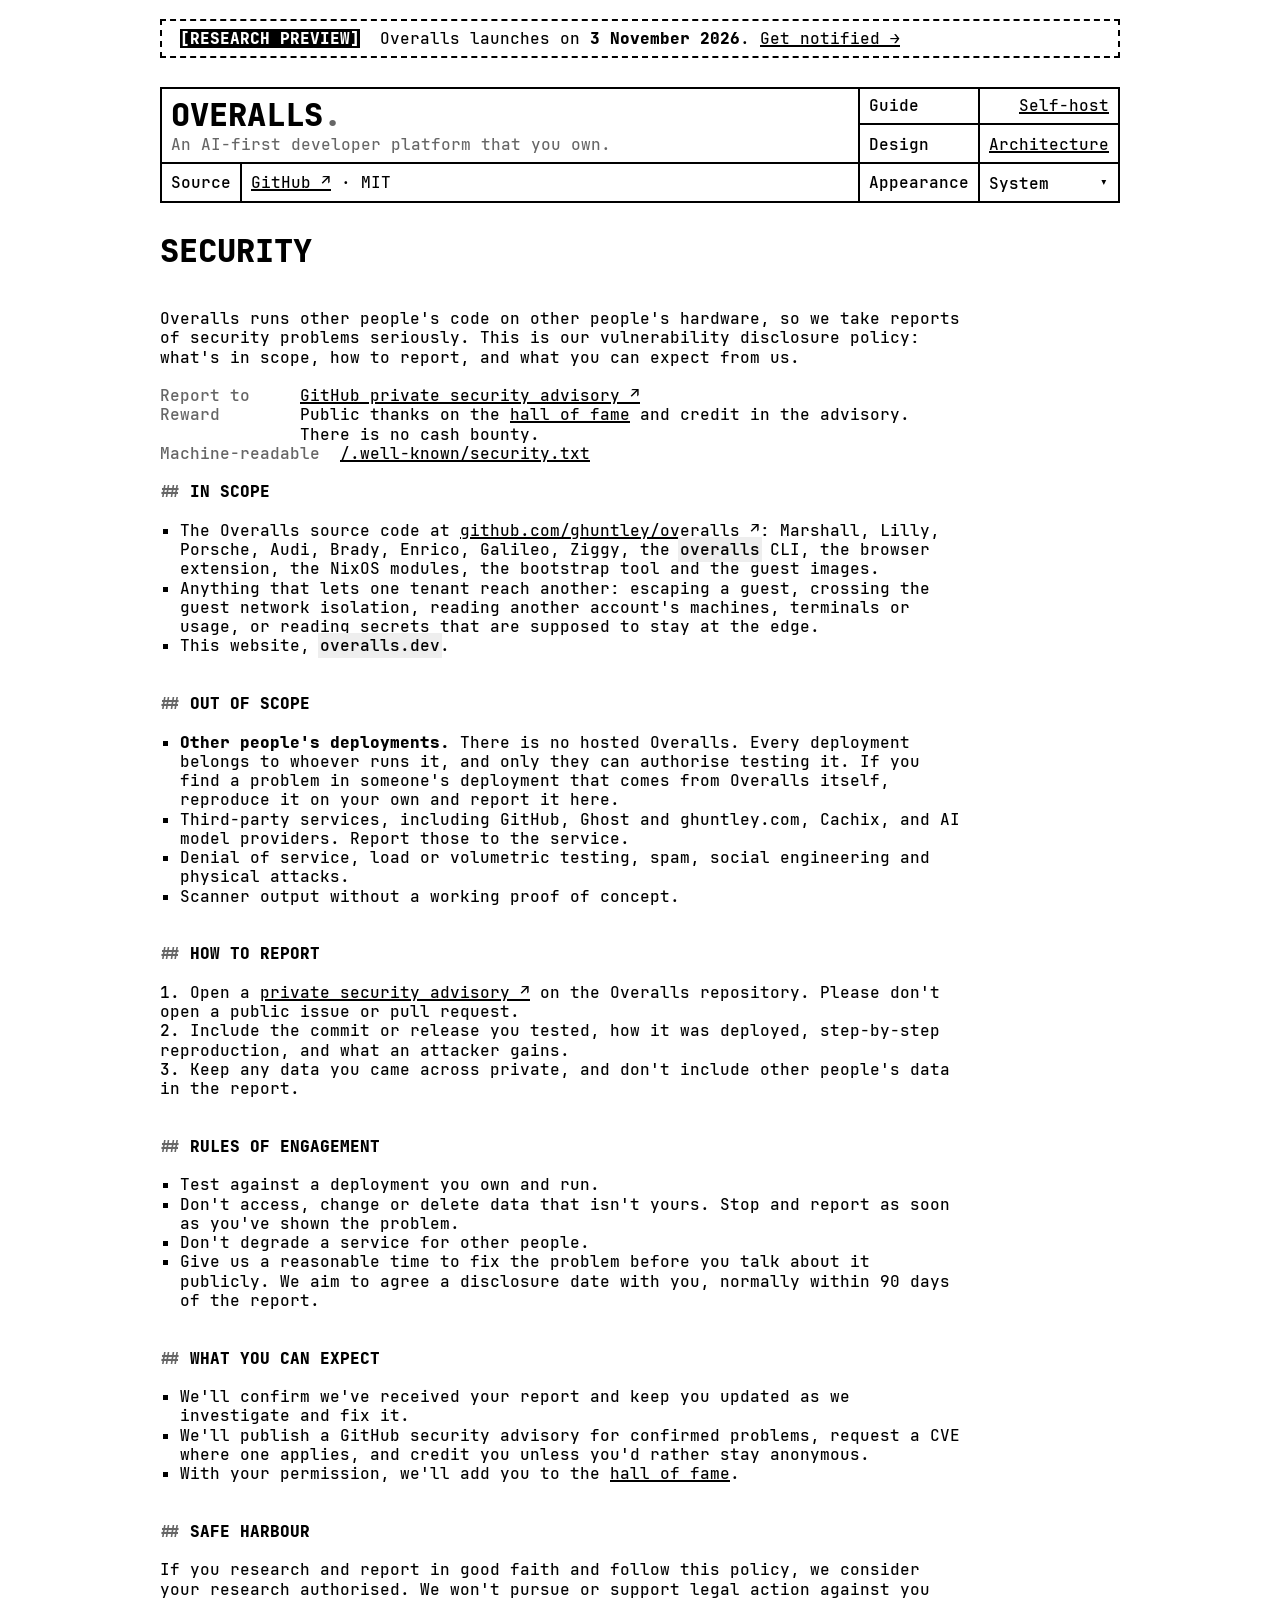
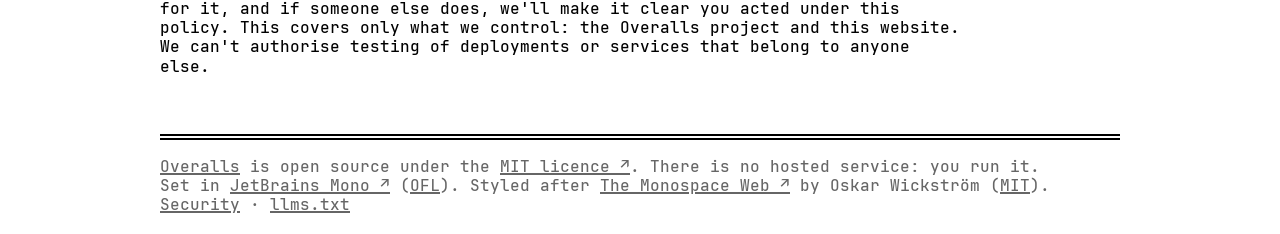
==== commit bf62e16a: "Stop the font swap flash on first paint Fonts used font-display: swap and only the 500 weight was pr" ====
--- a/security/index.html
+++ b/security/index.html
@@ -30,6 +30,8 @@
 <link rel="icon" type="image/svg+xml" href="../favicon.svg">
 <link rel="sitemap" type="application/xml" href="../sitemap.xml">
 <link rel="preload" as="font" type="font/woff2" crossorigin href="../assets/fonts/jetbrains-mono-500.woff2">
+<link rel="preload" as="font" type="font/woff2" crossorigin href="../assets/fonts/jetbrains-mono-600.woff2">
+<link rel="preload" as="font" type="font/woff2" crossorigin href="../assets/fonts/jetbrains-mono-800.woff2">
 <link rel="stylesheet" href="../assets/css/site.css">
 <script src="../assets/js/site.js"></script>
 </head>
--- a/assets/css/site.css
+++ b/assets/css/site.css
@@ -44,32 +44,36 @@
 }
 
 /* ---- fonts ----------------------------------------------------------- */
+/* block, not swap: every weight on screen is preloaded, so text waits a beat
+ * for JetBrains Mono instead of painting a fallback face and reflowing the
+ * box-drawing art when it arrives. Files are subset to Latin, punctuation,
+ * arrows, maths and box drawing (U+2500-25FF). */
 @font-face {
   font-family: "JetBrains Mono";
   font-style: normal;
   font-weight: 500;
-  font-display: swap;
+  font-display: block;
   src: url(../fonts/jetbrains-mono-500.woff2) format("woff2");
 }
 @font-face {
   font-family: "JetBrains Mono";
   font-style: italic;
   font-weight: 500;
-  font-display: swap;
+  font-display: block;
   src: url(../fonts/jetbrains-mono-500-italic.woff2) format("woff2");
 }
 @font-face {
   font-family: "JetBrains Mono";
   font-style: normal;
   font-weight: 600;
-  font-display: swap;
+  font-display: block;
   src: url(../fonts/jetbrains-mono-600.woff2) format("woff2");
 }
 @font-face {
   font-family: "JetBrains Mono";
   font-style: normal;
   font-weight: 800;
-  font-display: swap;
+  font-display: block;
   src: url(../fonts/jetbrains-mono-800.woff2) format("woff2");
 }
 
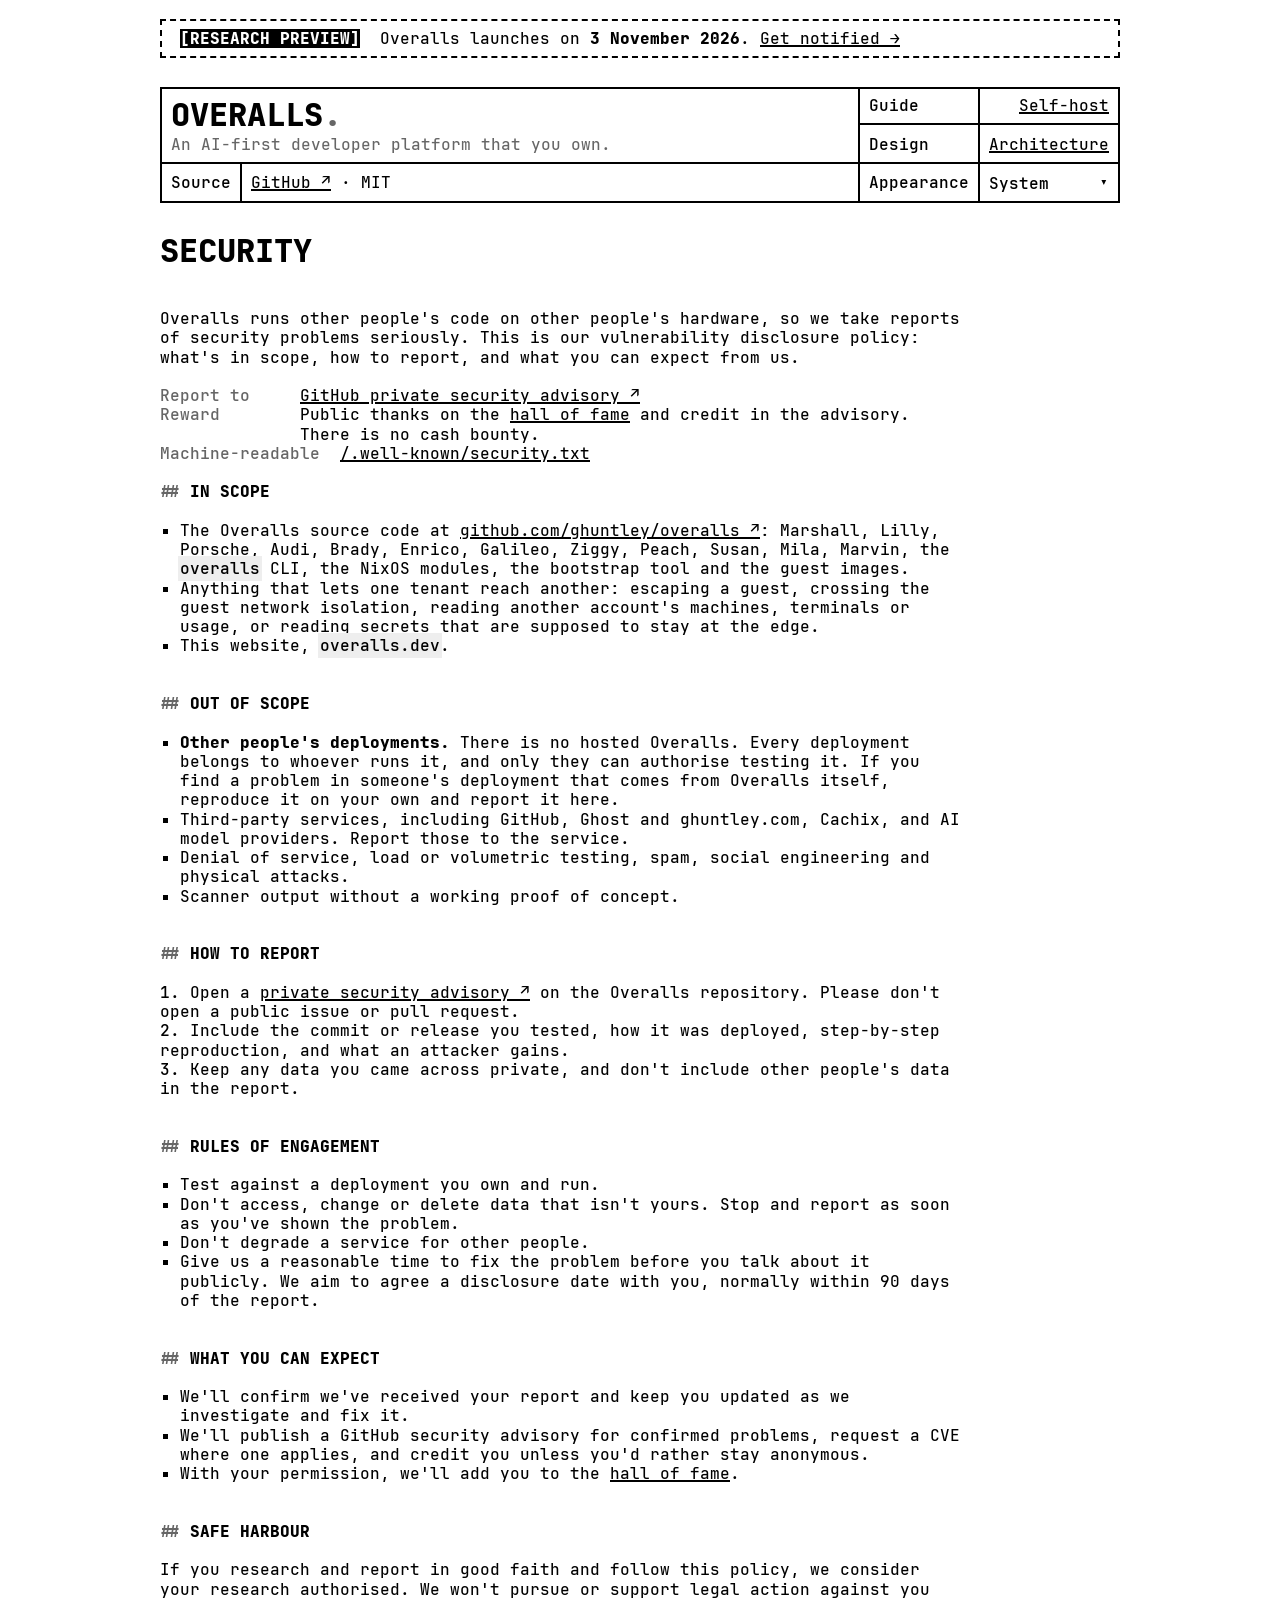
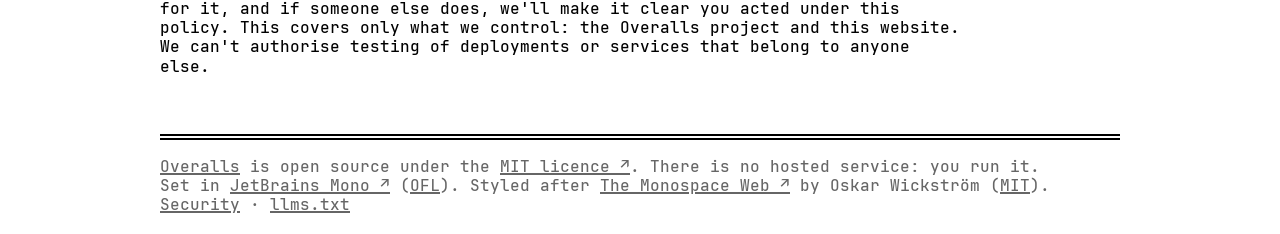
==== commit 25094d07: "Architecture: match component names to the overalls repo Rename the browser extension to Marvin and " ====
--- a/security/index.html
+++ b/security/index.html
@@ -83,7 +83,7 @@
 <h2 id="scope">In scope</h2>
 <div class="prose">
 <ul>
-<li>The Overalls source code at <a href="https://github.com/ghuntley/overalls">github.com/ghuntley/overalls <span aria-hidden="true">↗</span></a>: Marshall, Lilly, Porsche, Audi, Brady, Enrico, Galileo, Ziggy, the <code>overalls</code> CLI, the browser extension, the NixOS modules, the bootstrap tool and the guest images.</li>
+<li>The Overalls source code at <a href="https://github.com/ghuntley/overalls">github.com/ghuntley/overalls <span aria-hidden="true">↗</span></a>: Marshall, Lilly, Porsche, Audi, Brady, Enrico, Galileo, Ziggy, Peach, Susan, Mila, Marvin, the <code>overalls</code> CLI, the NixOS modules, the bootstrap tool and the guest images.</li>
 <li>Anything that lets one tenant reach another: escaping a guest, crossing the guest network isolation, reading another account's machines, terminals or usage, or reading secrets that are supposed to stay at the edge.</li>
 <li>This website, <code>overalls.dev</code>.</li>
 </ul>
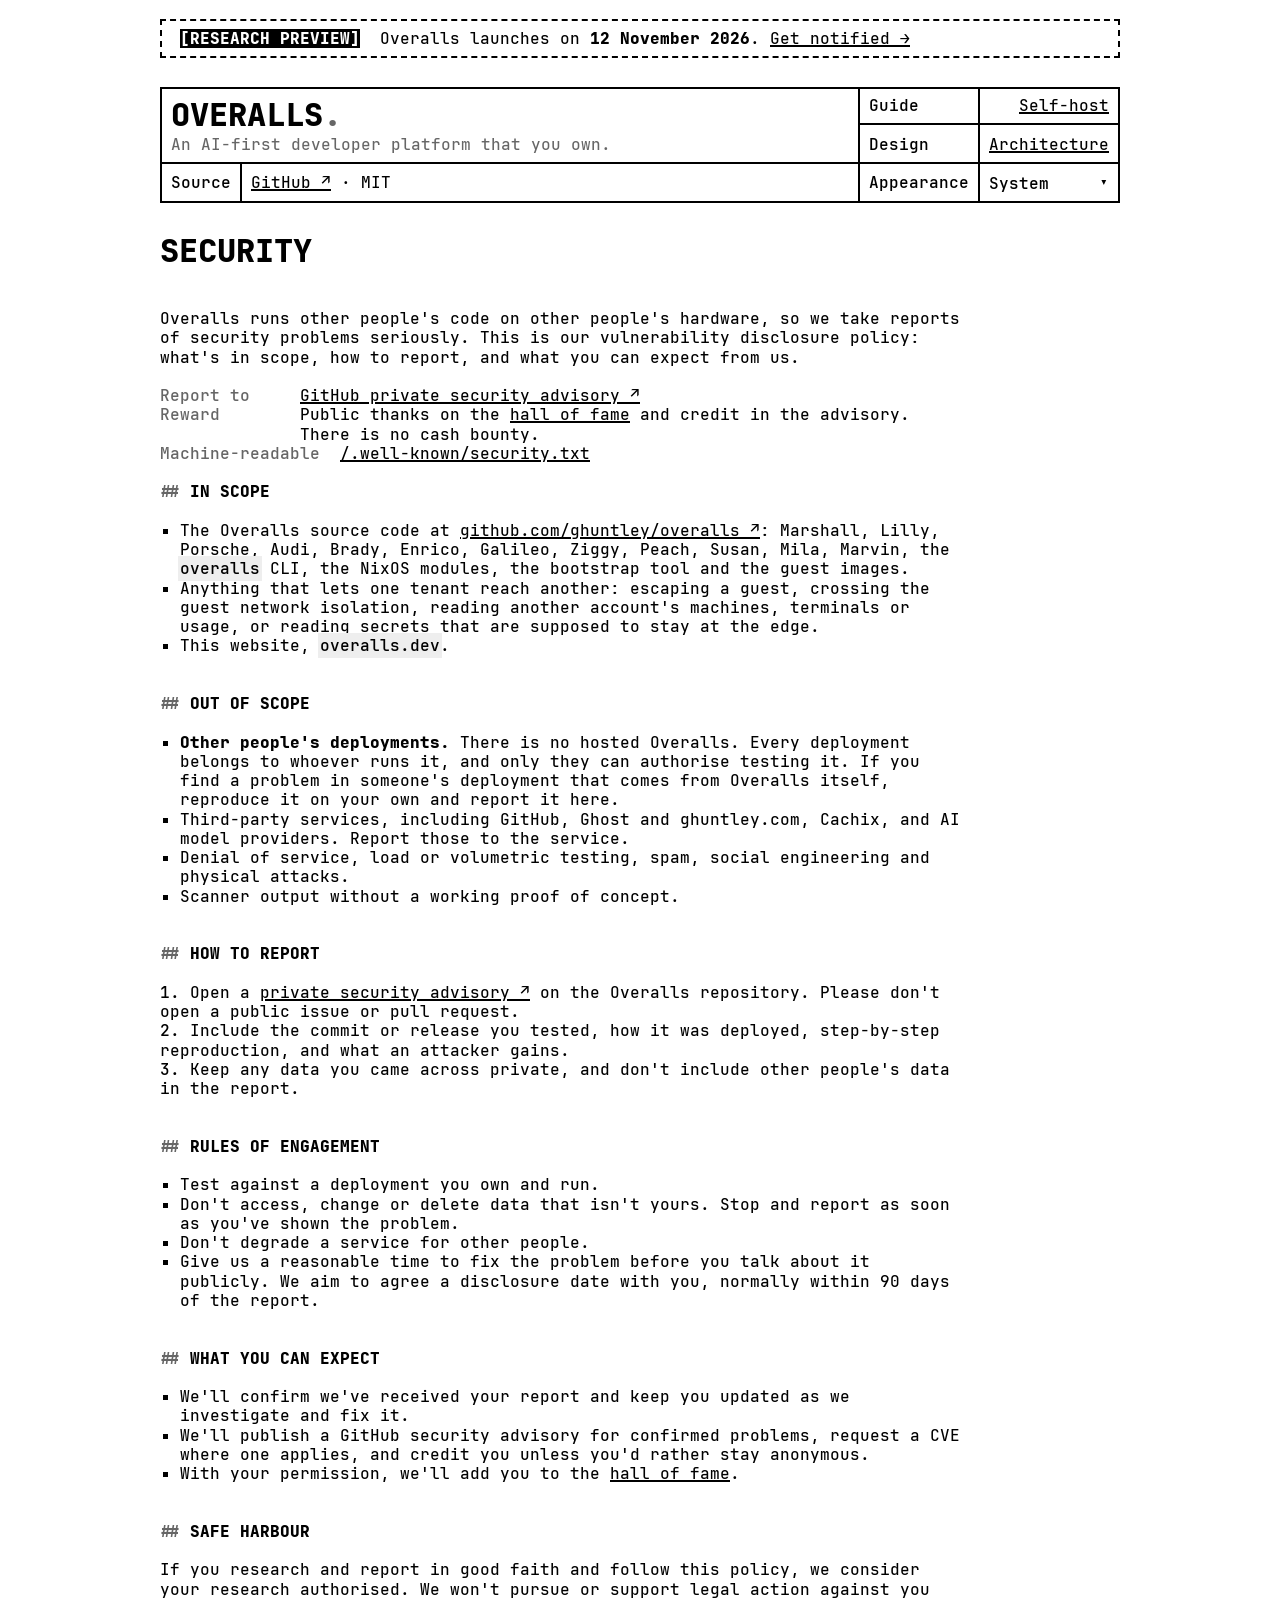
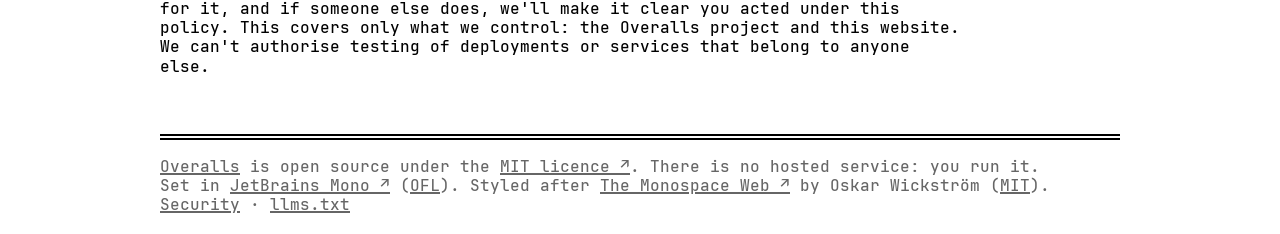
==== commit 097cc5a9: "Move Overalls release date to 12 November" ====
--- a/security/index.html
+++ b/security/index.html
@@ -40,7 +40,7 @@
 <a href="#main-content" class="skip-link">Skip to content</a>
 <aside class="announcement" aria-label="Announcement">
 <span class="status-label" data-tone="experimental">RESEARCH PREVIEW</span>
-<p>Overalls launches on <time datetime="2026-11-03">3 November 2026</time>. <a href="../index.html#newsletter">Get notified →</a></p>
+<p>Overalls launches on <time datetime="2026-11-12">12 November 2026</time>. <a href="../index.html#newsletter">Get notified →</a></p>
 </aside>
 <header class="public-header">
 <table class="header">
@@ -144,7 +144,7 @@
 </section>
 </main>
 <footer class="site-footer">
-<p><a href="../index.html">Overalls</a> is open source under the <a href="https://github.com/ghuntley/overalls/blob/main/LICENSE">MIT licence <span aria-hidden="true">↗</span></a>. There is no hosted service: you run it.</p>
+<p><a href="../index.html">Overalls</a> is open source under the <a href="https://github.com/ghuntley/overalls/blob/trunk/LICENSE">MIT licence <span aria-hidden="true">↗</span></a>. There is no hosted service: you run it.</p>
 <p>Set in <a href="https://www.jetbrains.com/lp/mono/">JetBrains Mono <span aria-hidden="true">↗</span></a> (<a href="../assets/fonts/jetbrainsmono-OFL.txt">OFL</a>). Styled after <a href="https://owickstrom.github.io/the-monospace-web/">The Monospace Web <span aria-hidden="true">↗</span></a> by Oskar Wickström (<a href="../assets/monospace-web-LICENSE.md">MIT</a>). <a href="../security/">Security</a> · <a href="../llms.txt">llms.txt</a></p>
 </footer>
 </div>
